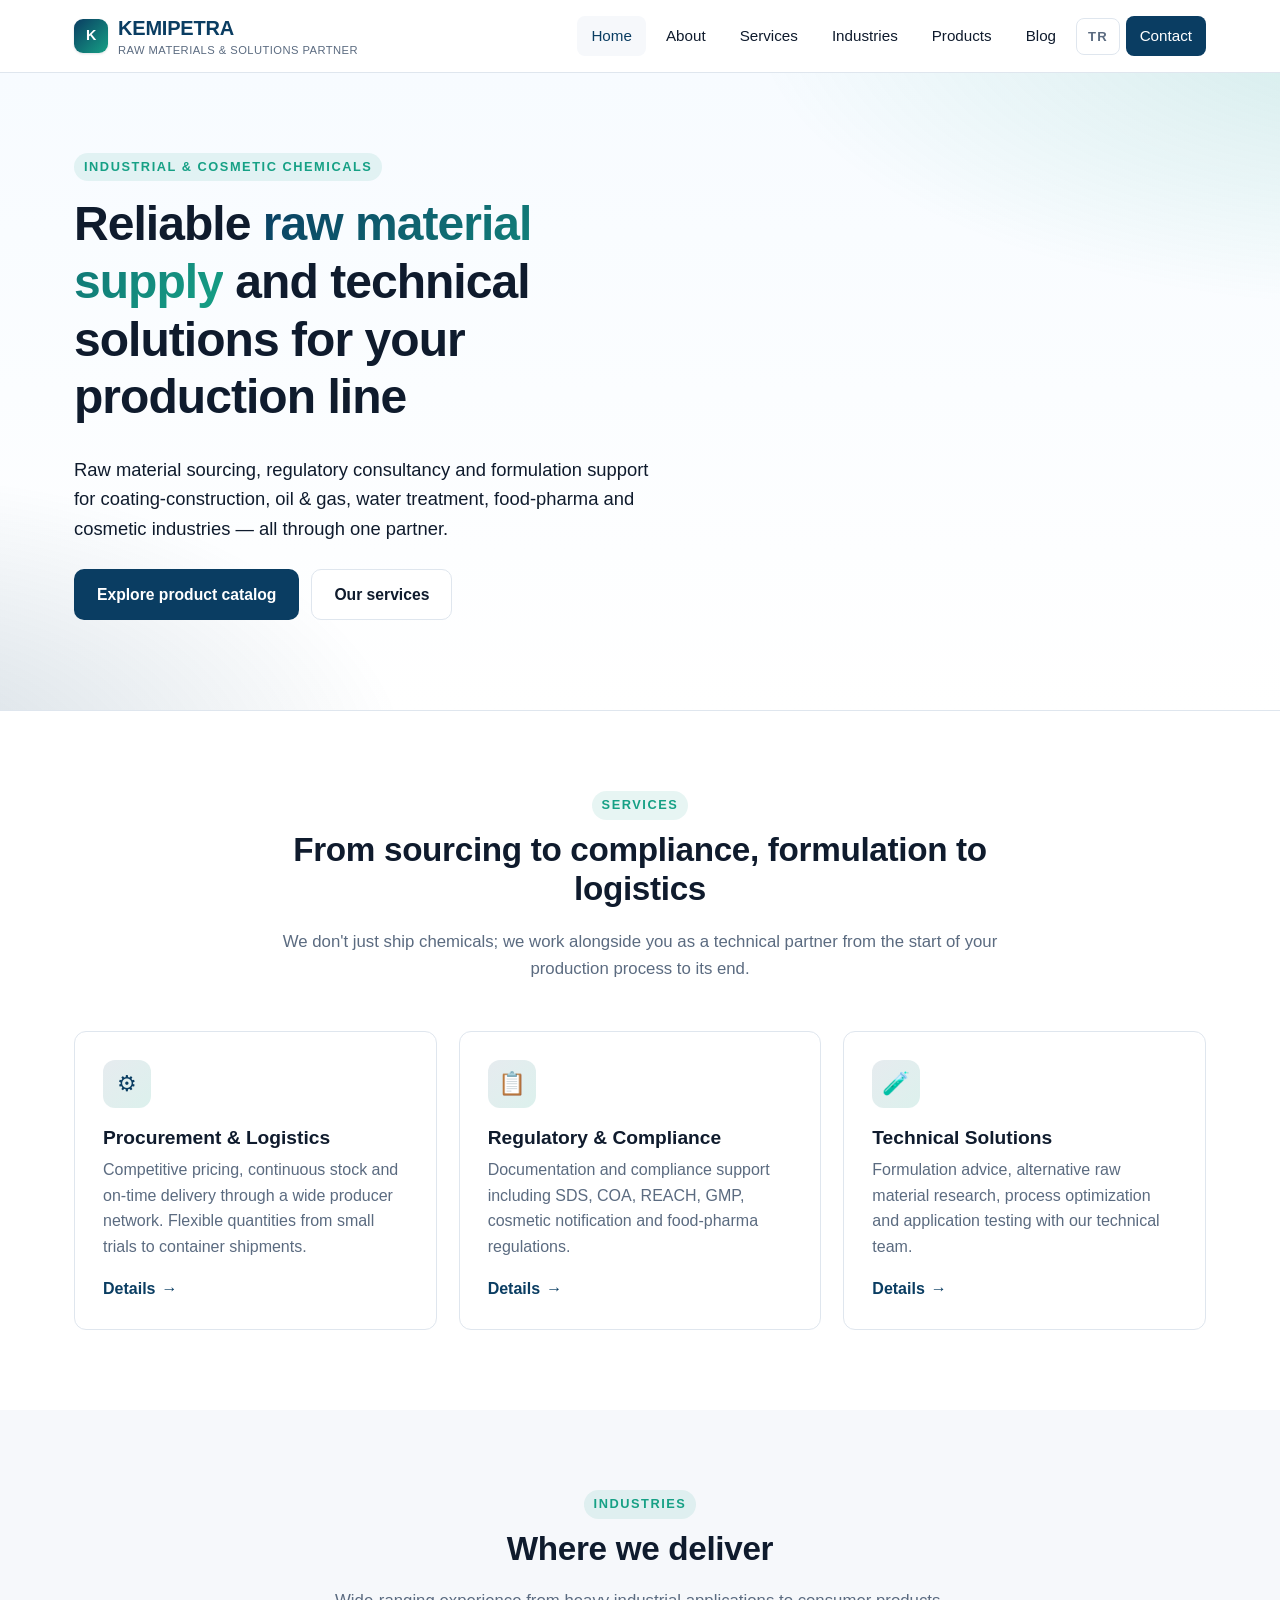
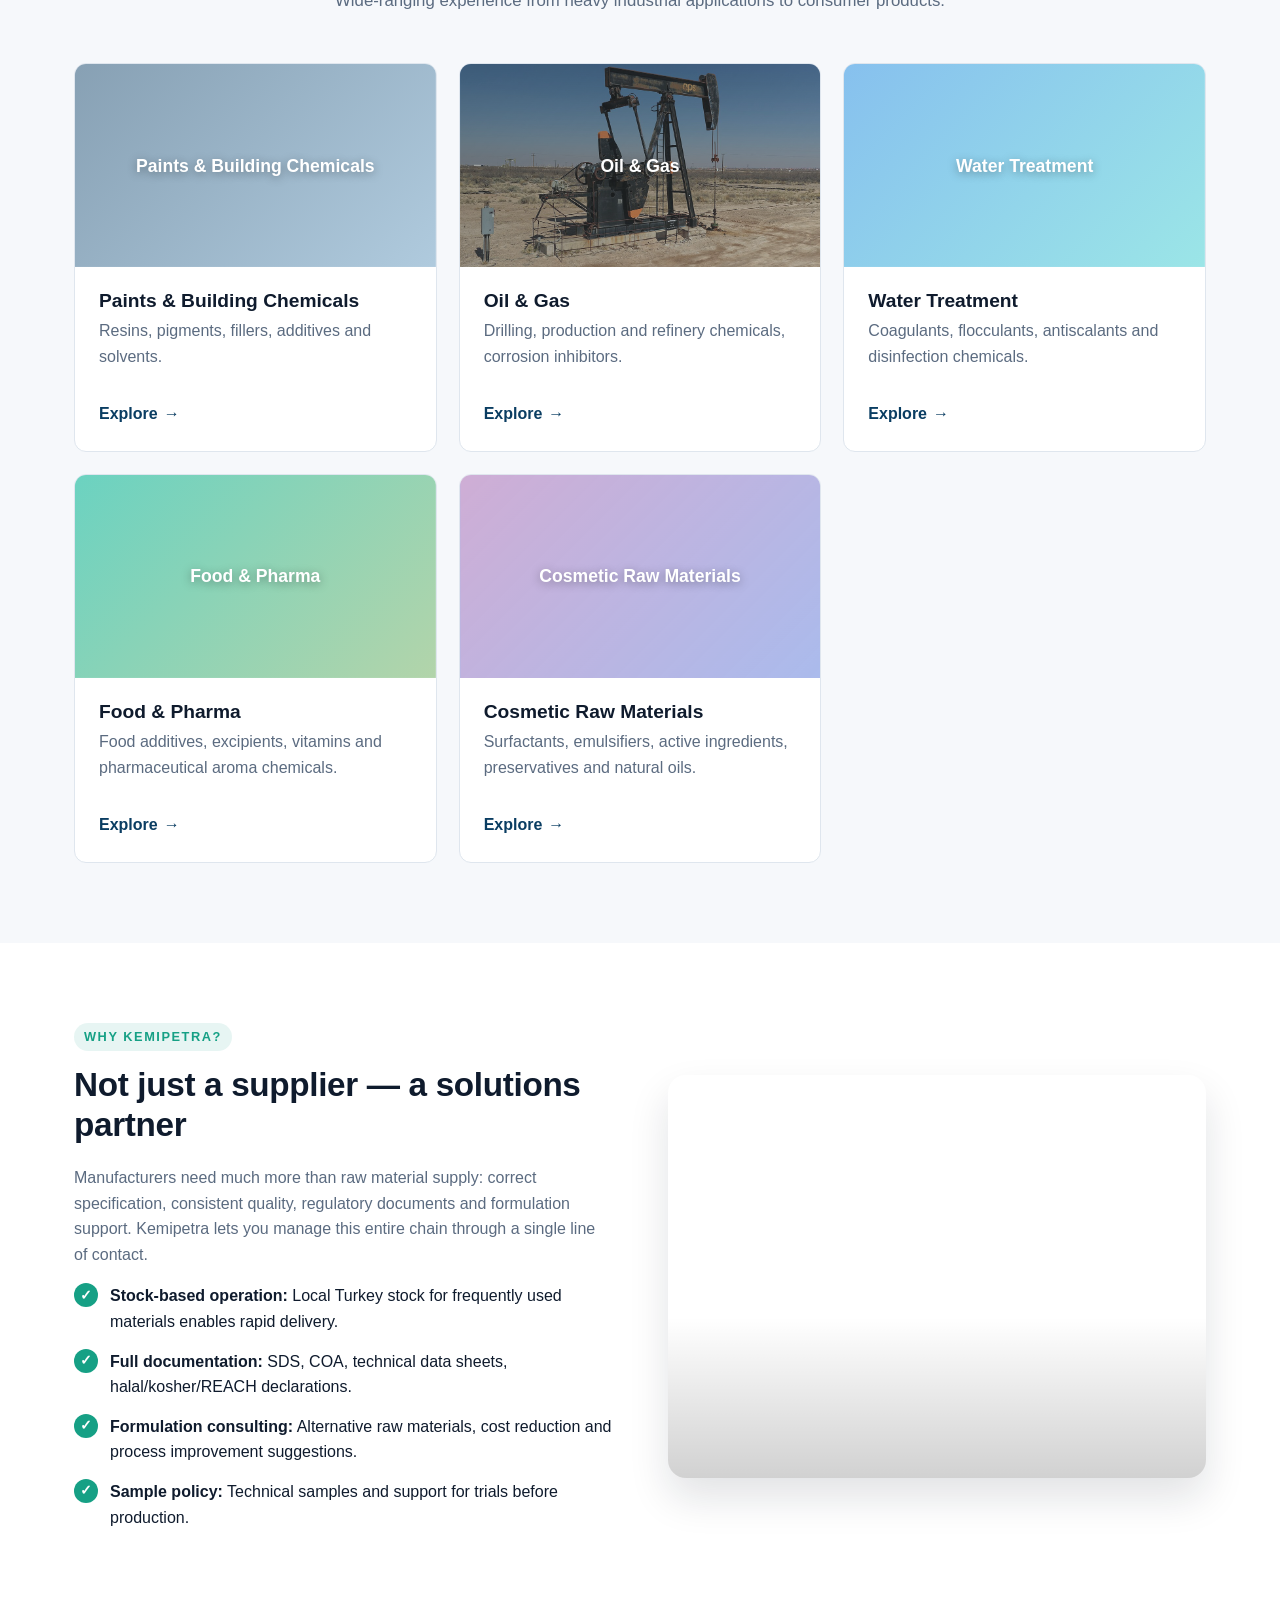
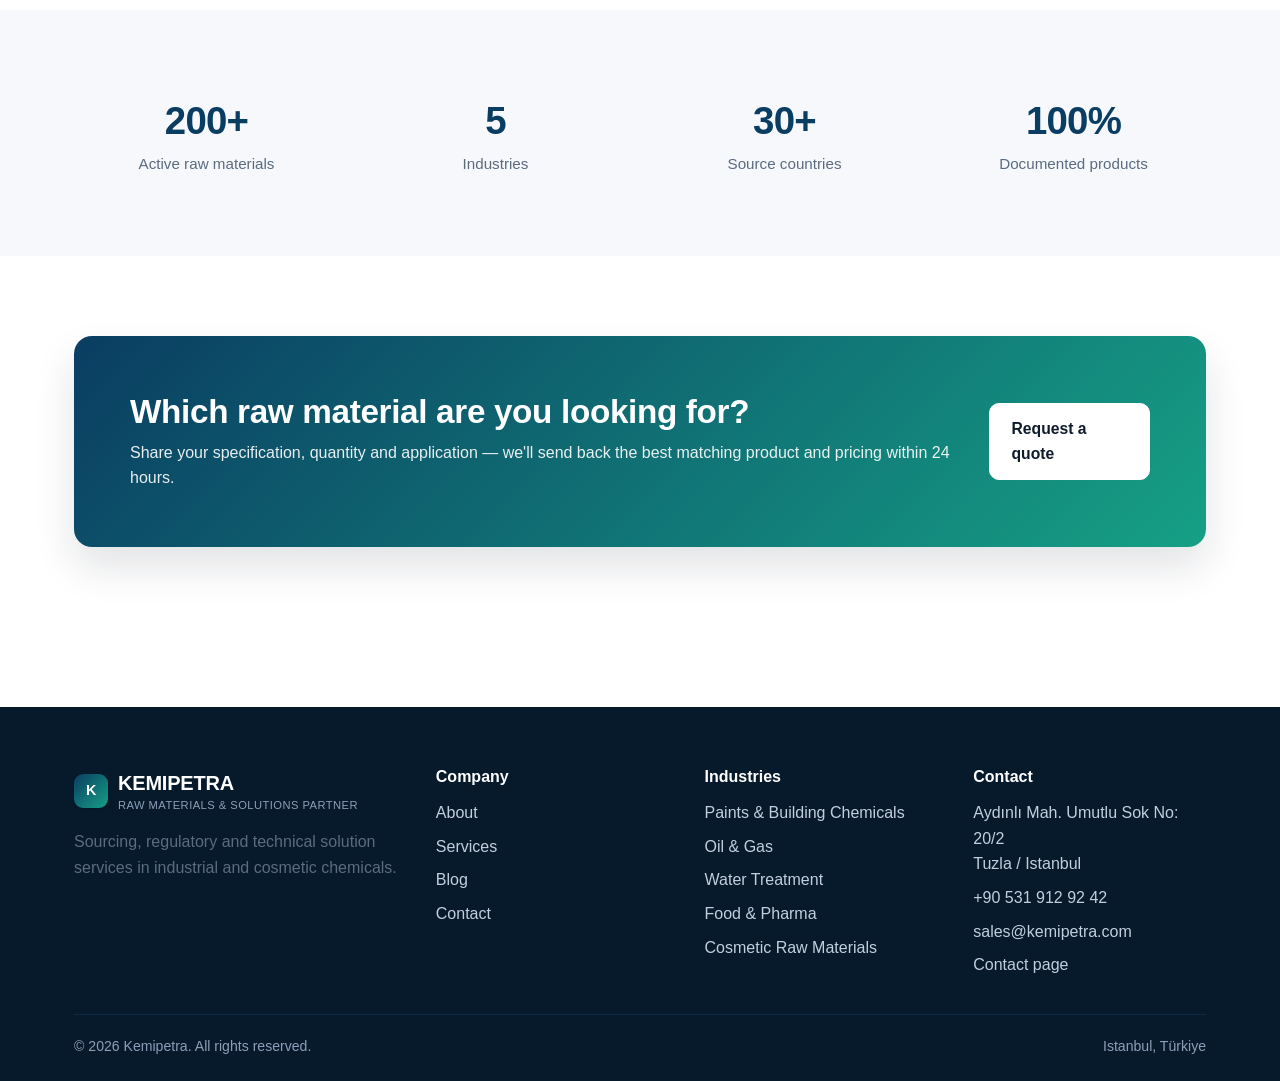
==== en/index.html @ a4508930 "Initial commit: Kemipetra static site (TR + EN)" ====
<!DOCTYPE html>
<html lang="en">
<head>
  <meta charset="UTF-8" />
  <meta name="viewport" content="width=device-width, initial-scale=1" />
  <title>Kemipetra — Industrial &amp; Cosmetic Raw Materials</title>
  <meta name="description" content="Kemipetra supplies raw materials, regulatory consulting and technical solutions for coating, oil &amp; gas, water treatment, food-pharma and cosmetic industries." />
  <link rel="stylesheet" href="../assets/css/style.css" />
</head>
<body>

<header class="site-header">
  <div class="container nav">
    <a href="index.html" class="brand">
      <span class="brand-mark">K</span>
      <span>KEMIPETRA<small>Raw materials &amp; solutions partner</small></span>
    </a>
    <button class="nav-toggle" aria-label="Toggle menu" aria-expanded="false"><span></span></button>
    <ul class="nav-links">
      <li><a href="index.html" class="active">Home</a></li>
      <li><a href="about.html">About</a></li>
      <li><a href="services.html">Services</a></li>
      <li><a href="industries.html">Industries</a></li>
      <li><a href="products.html">Products</a></li>
      <li><a href="blog.html">Blog</a></li>
      <li class="nav-lang"><a href="../index.html" aria-label="Türkçe">TR</a></li>
      <li><a href="contact.html" class="nav-cta">Contact</a></li>
    </ul>
  </div>
</header>

<section class="hero">
  <div class="container hero-grid">
    <div>
      <span class="eyebrow">Industrial &amp; Cosmetic Chemicals</span>
      <h1>Reliable <strong>raw material supply</strong> and technical solutions for your production line</h1>
      <p class="lead">Raw material sourcing, regulatory consultancy and formulation support for coating-construction, oil &amp; gas, water treatment, food-pharma and cosmetic industries — all through one partner.</p>
      <div class="hero-cta">
        <a href="products.html" class="btn btn-primary">Explore product catalog</a>
        <a href="services.html" class="btn btn-outline">Our services</a>
      </div>
    </div>
    <div class="hero-visual" aria-hidden="true">
      <div class="badges">
        <div class="badge"><div class="num">5</div><div class="lbl">Industries</div></div>
        <div class="badge"><div class="num">200+</div><div class="lbl">Raw materials</div></div>
        <div class="badge"><div class="num">30+</div><div class="lbl">Source countries</div></div>
        <div class="badge"><div class="num">24/7</div><div class="lbl">Technical support</div></div>
      </div>
    </div>
  </div>
</section>

<section class="section">
  <div class="container">
    <div class="section-head">
      <span class="eyebrow">Services</span>
      <h2>From sourcing to compliance, formulation to logistics</h2>
      <p>We don't just ship chemicals; we work alongside you as a technical partner from the start of your production process to its end.</p>
    </div>
    <div class="grid cols-3">
      <article class="card">
        <div class="icon">⚙</div>
        <h3>Procurement &amp; Logistics</h3>
        <p>Competitive pricing, continuous stock and on-time delivery through a wide producer network. Flexible quantities from small trials to container shipments.</p>
        <a class="card-link" href="services.html#procurement">Details</a>
      </article>
      <article class="card">
        <div class="icon">📋</div>
        <h3>Regulatory &amp; Compliance</h3>
        <p>Documentation and compliance support including SDS, COA, REACH, GMP, cosmetic notification and food-pharma regulations.</p>
        <a class="card-link" href="services.html#regulatory">Details</a>
      </article>
      <article class="card">
        <div class="icon">🧪</div>
        <h3>Technical Solutions</h3>
        <p>Formulation advice, alternative raw material research, process optimization and application testing with our technical team.</p>
        <a class="card-link" href="services.html#technical">Details</a>
      </article>
    </div>
  </div>
</section>

<section class="section alt">
  <div class="container">
    <div class="section-head">
      <span class="eyebrow">Industries</span>
      <h2>Where we deliver</h2>
      <p>Wide-ranging experience from heavy industrial applications to consumer products.</p>
    </div>
    <div class="grid cols-3">
      <article class="tile">
        <div class="tile-banner coating">Paints &amp; Building Chemicals</div>
        <div class="tile-body">
          <h3>Paints &amp; Building Chemicals</h3>
          <p>Resins, pigments, fillers, additives and solvents.</p>
          <a class="card-link" href="industries.html#coating">Explore</a>
        </div>
      </article>
      <article class="tile">
        <div class="tile-banner oil">Oil &amp; Gas</div>
        <div class="tile-body">
          <h3>Oil &amp; Gas</h3>
          <p>Drilling, production and refinery chemicals, corrosion inhibitors.</p>
          <a class="card-link" href="industries.html#oil-gas">Explore</a>
        </div>
      </article>
      <article class="tile">
        <div class="tile-banner water">Water Treatment</div>
        <div class="tile-body">
          <h3>Water Treatment</h3>
          <p>Coagulants, flocculants, antiscalants and disinfection chemicals.</p>
          <a class="card-link" href="industries.html#water">Explore</a>
        </div>
      </article>
      <article class="tile">
        <div class="tile-banner food">Food &amp; Pharma</div>
        <div class="tile-body">
          <h3>Food &amp; Pharma</h3>
          <p>Food additives, excipients, vitamins and pharmaceutical aroma chemicals.</p>
          <a class="card-link" href="industries.html#food-pharma">Explore</a>
        </div>
      </article>
      <article class="tile">
        <div class="tile-banner cosmetic">Cosmetic Raw Materials</div>
        <div class="tile-body">
          <h3>Cosmetic Raw Materials</h3>
          <p>Surfactants, emulsifiers, active ingredients, preservatives and natural oils.</p>
          <a class="card-link" href="industries.html#cosmetic">Explore</a>
        </div>
      </article>
    </div>
  </div>
</section>

<section class="section">
  <div class="container two-col">
    <div>
      <span class="eyebrow">Why Kemipetra?</span>
      <h2>Not just a supplier — a solutions partner</h2>
      <p>Manufacturers need much more than raw material supply: correct specification, consistent quality, regulatory documents and formulation support. Kemipetra lets you manage this entire chain through a single line of contact.</p>
      <ul class="feature-list">
        <li><span class="check">✓</span><div><strong>Stock-based operation:</strong> Local Turkey stock for frequently used materials enables rapid delivery.</div></li>
        <li><span class="check">✓</span><div><strong>Full documentation:</strong> SDS, COA, technical data sheets, halal/kosher/REACH declarations.</div></li>
        <li><span class="check">✓</span><div><strong>Formulation consulting:</strong> Alternative raw materials, cost reduction and process improvement suggestions.</div></li>
        <li><span class="check">✓</span><div><strong>Sample policy:</strong> Technical samples and support for trials before production.</div></li>
      </ul>
    </div>
    <div class="image-block lab" aria-hidden="true"></div>
  </div>
</section>

<section class="section alt">
  <div class="container">
    <div class="stats">
      <div class="stat"><div class="num">200+</div><div class="lbl">Active raw materials</div></div>
      <div class="stat"><div class="num">5</div><div class="lbl">Industries</div></div>
      <div class="stat"><div class="num">30+</div><div class="lbl">Source countries</div></div>
      <div class="stat"><div class="num">100%</div><div class="lbl">Documented products</div></div>
    </div>
  </div>
</section>

<section class="section">
  <div class="container">
    <div class="cta-banner">
      <div>
        <h2>Which raw material are you looking for?</h2>
        <p>Share your specification, quantity and application — we'll send back the best matching product and pricing within 24 hours.</p>
      </div>
      <a href="contact.html" class="btn btn-outline">Request a quote</a>
    </div>
  </div>
</section>

<footer class="site-footer">
  <div class="container">
    <div class="footer-grid">
      <div>
        <div class="brand" style="color:#fff">
          <span class="brand-mark">K</span>
          <span style="color:#fff">KEMIPETRA<small style="color:#8aa0b8">Raw materials &amp; solutions partner</small></span>
        </div>
        <p style="margin-top:14px">Sourcing, regulatory and technical solution services in industrial and cosmetic chemicals.</p>
      </div>
      <div>
        <h4>Company</h4>
        <ul>
          <li><a href="about.html">About</a></li>
          <li><a href="services.html">Services</a></li>
          <li><a href="blog.html">Blog</a></li>
          <li><a href="contact.html">Contact</a></li>
        </ul>
      </div>
      <div>
        <h4>Industries</h4>
        <ul>
          <li><a href="industries.html#coating">Paints &amp; Building Chemicals</a></li>
          <li><a href="industries.html#oil-gas">Oil &amp; Gas</a></li>
          <li><a href="industries.html#water">Water Treatment</a></li>
          <li><a href="industries.html#food-pharma">Food &amp; Pharma</a></li>
          <li><a href="industries.html#cosmetic">Cosmetic Raw Materials</a></li>
        </ul>
      </div>
      <div>
        <h4>Contact</h4>
        <ul>
          <li>Aydınlı Mah. Umutlu Sok No: 20/2<br/>Tuzla / Istanbul</li>
          <li><a href="tel:+905319129242">+90 531 912 92 42</a></li>
          <li><a href="mailto:sales@kemipetra.com">sales@kemipetra.com</a></li>
          <li><a href="contact.html">Contact page</a></li>
        </ul>
      </div>
    </div>
    <div class="footer-bottom">
      <span>&copy; <span id="year">2026</span> Kemipetra. All rights reserved.</span>
      <span>Istanbul, Türkiye</span>
    </div>
  </div>
</footer>

<script src="../assets/js/main.js"></script>
</body>
</html>
---- assets/css/style.css ----
/* === Kemipetra static site === */

:root {
  --color-bg: #ffffff;
  --color-surface: #f6f8fb;
  --color-surface-2: #eef2f7;
  --color-text: #0f1b2d;
  --color-muted: #5b6b80;
  --color-border: #dfe6ee;
  --color-primary: #0a3d62;
  --color-primary-dark: #062a44;
  --color-accent: #16a085;
  --color-accent-dark: #0e7a64;
  --shadow-sm: 0 1px 2px rgba(15, 27, 45, .06), 0 1px 3px rgba(15, 27, 45, .08);
  --shadow-md: 0 6px 16px rgba(15, 27, 45, .08);
  --shadow-lg: 0 20px 40px rgba(15, 27, 45, .12);
  --radius-sm: 6px;
  --radius-md: 12px;
  --radius-lg: 18px;
  --container: 1180px;
  --header-h: 72px;
  --font-sans: -apple-system, BlinkMacSystemFont, "Segoe UI", Roboto, "Helvetica Neue", Arial, sans-serif;
}

* { box-sizing: border-box; }

html { scroll-behavior: smooth; }

body {
  margin: 0;
  font-family: var(--font-sans);
  color: var(--color-text);
  background: var(--color-bg);
  line-height: 1.6;
  -webkit-font-smoothing: antialiased;
}

img { max-width: 100%; display: block; }

a { color: var(--color-primary); text-decoration: none; transition: color .2s; }
a:hover { color: var(--color-accent); }

h1, h2, h3, h4 { font-weight: 700; line-height: 1.2; margin: 0 0 .6em; color: var(--color-text); }
h1 { font-size: clamp(2rem, 4vw, 3rem); letter-spacing: -0.02em; }
h2 { font-size: clamp(1.5rem, 2.6vw, 2.1rem); letter-spacing: -0.01em; }
h3 { font-size: 1.2rem; }
p { margin: 0 0 1em; color: var(--color-muted); }
p.lead { font-size: 1.15rem; color: var(--color-text); }

.container {
  max-width: var(--container);
  margin: 0 auto;
  padding: 0 24px;
}

/* === Header === */
.site-header {
  position: sticky; top: 0; z-index: 50;
  background: rgba(255,255,255,.92);
  backdrop-filter: saturate(180%) blur(10px);
  border-bottom: 1px solid var(--color-border);
}
.nav {
  height: var(--header-h);
  display: flex; align-items: center; justify-content: space-between; gap: 24px;
}
.brand { display: flex; align-items: center; gap: 10px; font-weight: 800; font-size: 1.25rem; color: var(--color-primary); letter-spacing: -0.01em; }
.brand-mark {
  width: 34px; height: 34px; border-radius: 9px;
  background: linear-gradient(135deg, var(--color-primary), var(--color-accent));
  display: grid; place-items: center; color: #fff; font-weight: 800; font-size: .9rem;
  box-shadow: var(--shadow-sm);
}
.brand small { display: block; font-size: .7rem; font-weight: 500; color: var(--color-muted); margin-top: -2px; letter-spacing: .04em; text-transform: uppercase; }

.nav-links { display: flex; gap: 6px; align-items: center; list-style: none; padding: 0; margin: 0; }
.nav-links a {
  display: inline-block; padding: 8px 14px; border-radius: 8px;
  color: var(--color-text); font-weight: 500; font-size: .95rem;
}
.nav-links a:hover { background: var(--color-surface); color: var(--color-primary); }
.nav-links a.active { color: var(--color-primary); background: var(--color-surface); }

.nav-cta { padding: 9px 16px; background: var(--color-primary); color: #fff !important; border-radius: 8px; font-weight: 600; }
.nav-cta:hover { background: var(--color-accent) !important; color: #fff !important; }

.nav-lang a {
  font-weight: 700; font-size: .82rem; letter-spacing: .08em;
  padding: 7px 11px; border-radius: 8px;
  border: 1px solid var(--color-border); color: var(--color-muted);
}
.nav-lang a:hover, .nav-lang a.active {
  border-color: var(--color-primary); color: var(--color-primary); background: var(--color-surface);
}

.nav-toggle {
  display: none; background: none; border: 0; cursor: pointer;
  width: 40px; height: 40px; border-radius: 8px;
  align-items: center; justify-content: center;
}
.nav-toggle span { display: block; width: 22px; height: 2px; background: var(--color-text); position: relative; }
.nav-toggle span::before, .nav-toggle span::after {
  content: ""; position: absolute; left: 0; width: 22px; height: 2px; background: var(--color-text);
}
.nav-toggle span::before { top: -7px; }
.nav-toggle span::after  { top:  7px; }

@media (max-width: 880px) {
  .nav-toggle { display: inline-flex; }
  .nav-links {
    position: fixed; top: var(--header-h); left: 0; right: 0;
    flex-direction: column; align-items: stretch; gap: 4px;
    background: #fff; padding: 14px;
    border-bottom: 1px solid var(--color-border);
    transform: translateY(-110%); transition: transform .28s ease;
    box-shadow: var(--shadow-md);
  }
  .nav-links.is-open { transform: translateY(0); }
  .nav-links a { padding: 12px 14px; }
  .nav-cta { text-align: center; }
}

/* === Buttons === */
.btn {
  display: inline-flex; align-items: center; gap: 8px;
  padding: 12px 22px; font-weight: 600; font-size: .98rem;
  border-radius: 10px; border: 1px solid transparent; cursor: pointer;
  transition: transform .15s ease, background .2s, color .2s, border-color .2s;
}
.btn:hover { transform: translateY(-1px); }
.btn-primary { background: var(--color-primary); color: #fff !important; }
.btn-primary:hover { background: var(--color-primary-dark); }
.btn-accent { background: var(--color-accent); color: #fff !important; }
.btn-accent:hover { background: var(--color-accent-dark); }
.btn-outline { border-color: var(--color-border); color: var(--color-text) !important; background: #fff; }
.btn-outline:hover { border-color: var(--color-primary); color: var(--color-primary) !important; }

/* === Hero === */
.hero {
  position: relative; overflow: hidden;
  background:
    radial-gradient(1100px 500px at 110% -10%, rgba(22,160,133,.18), transparent 60%),
    radial-gradient(900px 500px at -10% 110%, rgba(10,61,98,.18), transparent 60%),
    linear-gradient(180deg, #f7fbff 0%, #ffffff 100%);
  padding: 80px 0 90px;
  border-bottom: 1px solid var(--color-border);
}
.hero-grid { display: grid; grid-template-columns: 1.1fr .9fr; gap: 56px; align-items: center; }
@media (max-width: 880px) { .hero-grid { grid-template-columns: 1fr; gap: 40px; } }

.eyebrow {
  display: inline-block; font-size: .8rem; letter-spacing: .12em; text-transform: uppercase;
  color: var(--color-accent); font-weight: 700; margin-bottom: 14px;
  padding: 4px 10px; background: rgba(22,160,133,.1); border-radius: 999px;
}
.hero h1 strong { background: linear-gradient(135deg, var(--color-primary), var(--color-accent)); -webkit-background-clip: text; background-clip: text; color: transparent; }
.hero-cta { display: flex; gap: 12px; flex-wrap: wrap; margin-top: 26px; }

.hero-visual {
  position: relative; aspect-ratio: 1 / 1; max-width: 460px; margin-left: auto;
  border-radius: 24px; overflow: hidden;
  background: linear-gradient(135deg, #0a3d62 0%, #16a085 100%);
  box-shadow: var(--shadow-lg);
}
.hero-visual::before {
  content: ""; position: absolute; inset: 0;
  background:
    radial-gradient(circle at 30% 30%, rgba(255,255,255,.25), transparent 40%),
    radial-gradient(circle at 70% 70%, rgba(255,255,255,.15), transparent 40%);
}
.hero-visual .badges {
  position: absolute; inset: 0; display: grid; grid-template-columns: 1fr 1fr; gap: 14px; padding: 30px;
}
.hero-visual .badge {
  background: rgba(255,255,255,.14); backdrop-filter: blur(8px);
  border: 1px solid rgba(255,255,255,.28); border-radius: 14px;
  padding: 18px; color: #fff; display: flex; flex-direction: column; justify-content: space-between;
}
.hero-visual .badge .num { font-size: 1.6rem; font-weight: 800; }
.hero-visual .badge .lbl { font-size: .85rem; opacity: .9; }

/* === Sections === */
.section { padding: 80px 0; }
.section.alt { background: var(--color-surface); }
.section-head { max-width: 720px; margin: 0 auto 48px; text-align: center; }
.section-head .eyebrow { margin-bottom: 10px; }
.section-head p { font-size: 1.05rem; }

/* === Cards === */
.grid { display: grid; gap: 22px; }
.grid.cols-2 { grid-template-columns: repeat(2, 1fr); }
.grid.cols-3 { grid-template-columns: repeat(3, 1fr); }
.grid.cols-4 { grid-template-columns: repeat(4, 1fr); }
@media (max-width: 880px) {
  .grid.cols-2, .grid.cols-3, .grid.cols-4 { grid-template-columns: 1fr; }
}
@media (min-width: 580px) and (max-width: 880px) {
  .grid.cols-3, .grid.cols-4 { grid-template-columns: repeat(2, 1fr); }
}

.card {
  background: #fff; border: 1px solid var(--color-border); border-radius: var(--radius-md);
  padding: 28px; transition: transform .2s ease, box-shadow .2s ease, border-color .2s ease;
  display: flex; flex-direction: column;
}
.card:hover { transform: translateY(-3px); box-shadow: var(--shadow-md); border-color: transparent; }
.card .icon {
  width: 48px; height: 48px; border-radius: 12px;
  background: linear-gradient(135deg, rgba(10,61,98,.1), rgba(22,160,133,.15));
  color: var(--color-primary); display: grid; place-items: center; font-size: 1.4rem; margin-bottom: 18px;
}
.card h3 { margin-bottom: 8px; }
.card p { margin-bottom: 0; }

.card-link {
  margin-top: 16px; align-self: flex-start;
  font-weight: 600; color: var(--color-primary); display: inline-flex; align-items: center; gap: 6px;
}
.card-link::after { content: "→"; transition: transform .2s; }
.card-link:hover::after { transform: translateX(3px); }

/* === Feature list === */
.feature-list { list-style: none; padding: 0; margin: 0; display: grid; gap: 14px; }
.feature-list li { display: flex; gap: 12px; align-items: flex-start; }
.feature-list .check {
  flex: none; width: 24px; height: 24px; border-radius: 50%;
  background: var(--color-accent); color: #fff; display: grid; place-items: center; font-size: .85rem; font-weight: 700;
}

/* === Sector / industry tile === */
.tile {
  position: relative; overflow: hidden; border-radius: var(--radius-md);
  background: #fff; border: 1px solid var(--color-border);
  display: flex; flex-direction: column;
}
.tile-banner {
  aspect-ratio: 16 / 9; display: grid; place-items: center;
  color: #fff; font-weight: 800; font-size: 1.1rem;
  background-color: var(--color-surface-2); background-size: cover; background-position: center;
  text-shadow: 0 2px 10px rgba(0,0,0,.35); padding: 12px;
}
.tile-banner.coating  { background-image: linear-gradient(135deg, rgba(10,61,98,.45), rgba(31,111,163,.3)),  url('https://images.unsplash.com/photo-1582719471384-894fbb16e074?auto=format&fit=crop&w=900&q=70'); }
.tile-banner.oil      { background-image: linear-gradient(135deg, rgba(45,52,54,.45), rgba(99,110,114,.3)),  url('../img/oil-well.jpg'); }
.tile-banner.water    { background-image: linear-gradient(135deg, rgba(9,132,227,.45), rgba(0,206,201,.35)),  url('https://images.unsplash.com/photo-1437482078695-73f5ca6c96e2?auto=format&fit=crop&w=900&q=70'); }
.tile-banner.food     { background-image: linear-gradient(135deg, rgba(0,184,148,.55), rgba(106,176,76,.45)), url('https://images.unsplash.com/photo-1576091160399-112ba8d25d1d?auto=format&fit=crop&w=900&q=70'); }
.tile-banner.cosmetic { background-image: linear-gradient(135deg, rgba(176,106,179,.5), rgba(69,104,220,.4)), url('https://images.unsplash.com/photo-1556228720-195a672e8a03?auto=format&fit=crop&w=900&q=70'); }
.tile-body { padding: 22px 24px 24px; }
.tile-body h3 { margin-bottom: 6px; }

/* === Two column block === */
.two-col { display: grid; grid-template-columns: 1fr 1fr; gap: 56px; align-items: center; }
@media (max-width: 880px) { .two-col { grid-template-columns: 1fr; gap: 36px; } }

.image-block {
  border-radius: var(--radius-lg); overflow: hidden;
  background: linear-gradient(135deg, #0a3d62, #16a085);
  background-size: cover; background-position: center;
  aspect-ratio: 4 / 3; box-shadow: var(--shadow-lg);
  position: relative;
}
.image-block::after {
  content: ""; position: absolute; inset: 0;
  background:
    radial-gradient(circle at 20% 20%, rgba(255,255,255,.3), transparent 45%),
    radial-gradient(circle at 80% 80%, rgba(255,255,255,.18), transparent 45%);
}
.image-block.lab        { background-image: url('https://images.unsplash.com/photo-1532187863486-abf9dbad1b69?auto=format&fit=crop&w=1100&q=70'); }
.image-block.warehouse  { background-image: url('https://images.unsplash.com/photo-1586528116311-ad8dd3c8310d?auto=format&fit=crop&w=1100&q=70'); }
.image-block.docs       { background-image: url('https://images.unsplash.com/photo-1450101499163-c8848c66ca85?auto=format&fit=crop&w=1100&q=70'); }
.image-block.testing    { background-image: url('https://images.unsplash.com/photo-1579165466949-3180a3d056d5?auto=format&fit=crop&w=1100&q=70'); }
.image-block.team       { background-image: url('../img/chem-plant.jpg'); }
.image-block.office     { background-image: url('https://images.unsplash.com/photo-1497366754035-f200968a6e72?auto=format&fit=crop&w=1100&q=70'); }
.image-block.coating-img  { background-image: url('https://images.unsplash.com/photo-1582719471384-894fbb16e074?auto=format&fit=crop&w=1100&q=70'); }
.image-block.oil-img      { background-image: url('../img/oil-well.jpg'); }
.image-block.water-img    { background-image: url('https://images.unsplash.com/photo-1437482078695-73f5ca6c96e2?auto=format&fit=crop&w=1100&q=70'); }
.image-block.food-img     { background-image: url('https://images.unsplash.com/photo-1576091160399-112ba8d25d1d?auto=format&fit=crop&w=1100&q=70'); }
.image-block.cosmetic-img { background-image: url('https://images.unsplash.com/photo-1571781926291-c477ebfd024b?auto=format&fit=crop&w=1100&q=70'); }
.image-block[class*="-img"]::after,
.image-block.lab::after, .image-block.warehouse::after, .image-block.docs::after,
.image-block.testing::after, .image-block.team::after, .image-block.office::after {
  background: linear-gradient(180deg, transparent 60%, rgba(0,0,0,.18));
}

/* === Stats === */
.stats { display: grid; grid-template-columns: repeat(4, 1fr); gap: 24px; text-align: center; }
@media (max-width: 880px) { .stats { grid-template-columns: repeat(2, 1fr); } }
.stat .num { font-size: 2.4rem; font-weight: 800; color: var(--color-primary); letter-spacing: -0.02em; }
.stat .lbl { color: var(--color-muted); font-size: .95rem; }

/* === CTA banner === */
.cta-banner {
  border-radius: var(--radius-lg); padding: 56px;
  background: linear-gradient(135deg, var(--color-primary), var(--color-accent));
  color: #fff; display: flex; align-items: center; justify-content: space-between; gap: 36px;
  box-shadow: var(--shadow-lg);
}
.cta-banner h2 { color: #fff; margin: 0; }
.cta-banner p { color: rgba(255,255,255,.9); margin: 8px 0 0; }
.cta-banner .btn-outline { background: #fff; border-color: #fff; }
@media (max-width: 880px) { .cta-banner { flex-direction: column; align-items: flex-start; padding: 36px; } }

/* === Page hero (sub pages) === */
.page-hero {
  padding: 90px 0 60px;
  background: linear-gradient(180deg, #f5f9fd 0%, #ffffff 100%);
  border-bottom: 1px solid var(--color-border);
}
.page-hero h1 { margin-bottom: 12px; }
.page-hero p { font-size: 1.1rem; max-width: 720px; }

/* === Blog cards === */
.blog-card {
  background: #fff; border: 1px solid var(--color-border); border-radius: var(--radius-md);
  overflow: hidden; display: flex; flex-direction: column;
  transition: transform .2s ease, box-shadow .2s ease;
}
.blog-card:hover { transform: translateY(-3px); box-shadow: var(--shadow-md); }
.blog-cover { aspect-ratio: 16 / 9; background-size: cover; background-position: center; }
.blog-cover.c1 { background-image: linear-gradient(135deg, rgba(69,104,220,.35), rgba(176,106,179,.35)), url('https://images.unsplash.com/photo-1571781926291-c477ebfd024b?auto=format&fit=crop&w=900&q=70'); }
.blog-cover.c2 { background-image: linear-gradient(135deg, rgba(10,61,98,.4), rgba(22,160,133,.35)),    url('https://images.unsplash.com/photo-1437482078695-73f5ca6c96e2?auto=format&fit=crop&w=900&q=70'); }
.blog-cover.c3 { background-image: linear-gradient(135deg, rgba(0,184,148,.4), rgba(9,132,227,.35)),    url('https://images.unsplash.com/photo-1450101499163-c8848c66ca85?auto=format&fit=crop&w=900&q=70'); }
.blog-cover.c4 { background-image: linear-gradient(135deg, rgba(211,84,0,.3), rgba(243,156,18,.25)),    url('https://images.unsplash.com/photo-1582719471384-894fbb16e074?auto=format&fit=crop&w=900&q=70'); }
.blog-body { padding: 22px 24px 24px; display: flex; flex-direction: column; gap: 8px; flex: 1; }
.blog-meta { font-size: .82rem; color: var(--color-muted); display: flex; gap: 10px; }
.blog-meta .tag { background: var(--color-surface); padding: 2px 10px; border-radius: 999px; color: var(--color-primary); font-weight: 600; }
.blog-card h3 { margin: 0 0 4px; font-size: 1.15rem; }
.blog-card p { margin: 0; }
.blog-card .card-link { margin-top: auto; }

/* === Tables / lists for products === */
.product-group { margin-bottom: 48px; }
.product-group > h3 {
  display: flex; align-items: center; gap: 12px; font-size: 1.25rem;
  padding-bottom: 12px; margin-bottom: 18px; border-bottom: 2px solid var(--color-surface-2);
}
.product-group > h3 .pill {
  font-size: .7rem; padding: 3px 10px; border-radius: 999px;
  background: var(--color-surface); color: var(--color-primary); font-weight: 600; letter-spacing: .04em; text-transform: uppercase;
}
.chips { display: flex; flex-wrap: wrap; gap: 10px; }
.chip {
  padding: 8px 14px; background: #fff; border: 1px solid var(--color-border); border-radius: 999px;
  font-size: .9rem; color: var(--color-text); transition: all .15s;
}
.chip:hover { border-color: var(--color-primary); color: var(--color-primary); background: var(--color-surface); }

/* === Footer === */
.site-footer { background: #061a2b; color: #c2cfe0; padding: 60px 0 24px; margin-top: 80px; }
.site-footer a { color: #c2cfe0; }
.site-footer a:hover { color: #fff; }
.footer-grid { display: grid; grid-template-columns: 1.4fr 1fr 1fr 1fr; gap: 36px; margin-bottom: 36px; }
@media (max-width: 880px) { .footer-grid { grid-template-columns: 1fr 1fr; gap: 32px; } }
@media (max-width: 580px) { .footer-grid { grid-template-columns: 1fr; } }
.footer-grid h4 { color: #fff; font-size: 1rem; margin-bottom: 14px; }
.footer-grid ul { list-style: none; padding: 0; margin: 0; display: grid; gap: 8px; }
.footer-bottom {
  border-top: 1px solid #0f2a44; padding-top: 20px;
  display: flex; justify-content: space-between; align-items: center; flex-wrap: wrap; gap: 12px;
  font-size: .88rem; color: #8aa0b8;
}

/* === Notice / placeholder banner === */
.notice {
  background: #fff8e1; border: 1px solid #ffe082; color: #6d4c00;
  padding: 18px 22px; border-radius: var(--radius-md);
  display: flex; gap: 12px; align-items: flex-start;
}
.notice strong { color: #5d3f00; }
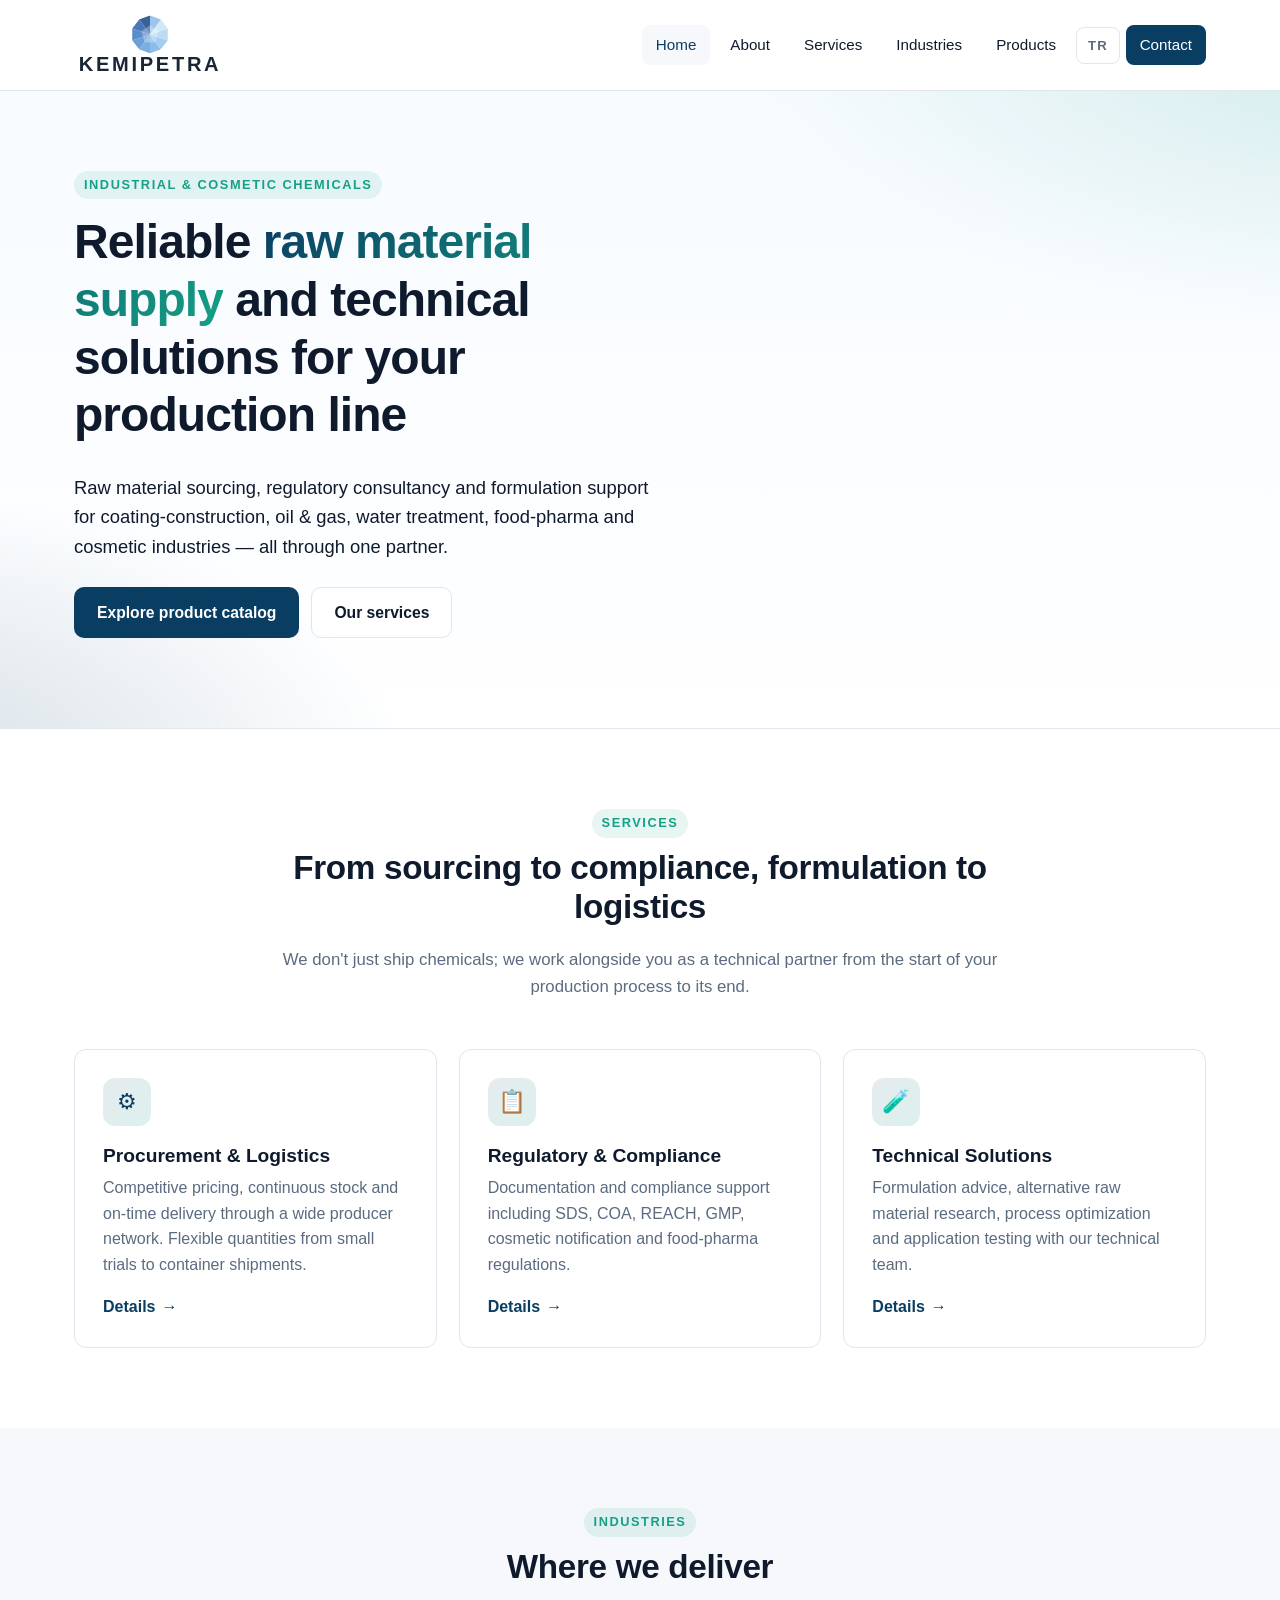
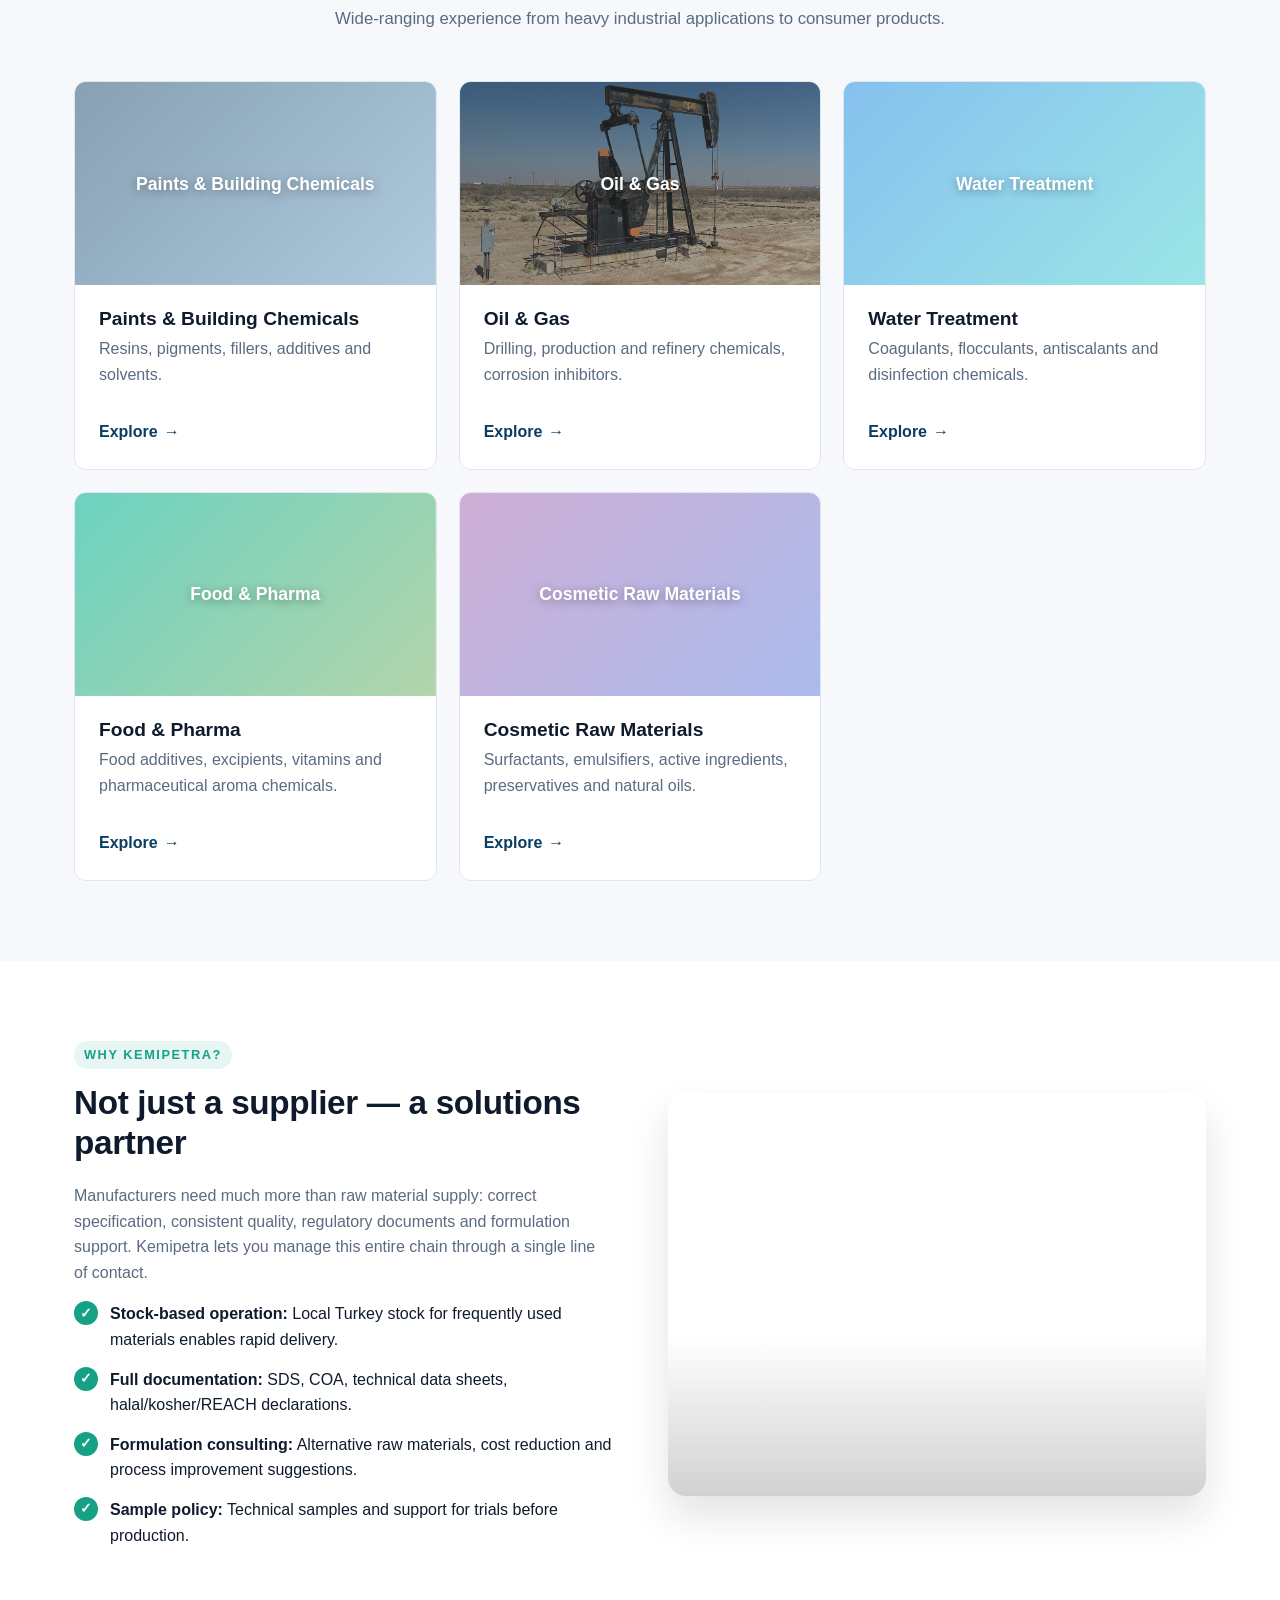
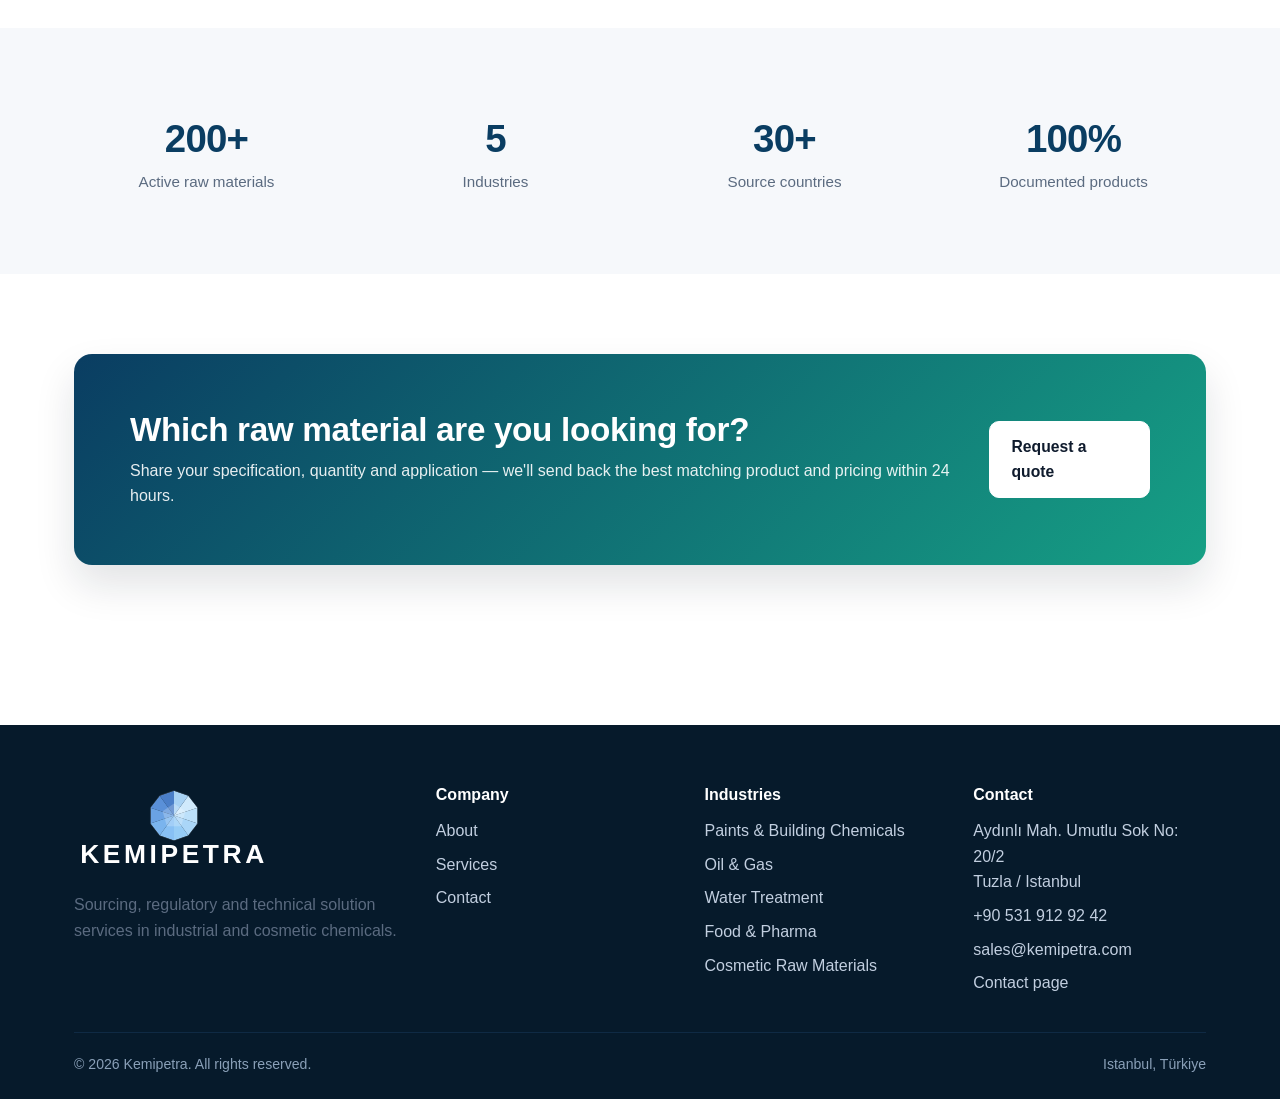
==== commit c66ba298: "Redesign product list as catalog table, add SVG logo, simplify site - Products page (TR + EN): chips" ====
--- a/en/index.html
+++ b/en/index.html
@@ -3,17 +3,46 @@
 <head>
   <meta charset="UTF-8" />
   <meta name="viewport" content="width=device-width, initial-scale=1" />
+  <link rel="canonical" href="https://kemipetra.com/en/" />
   <title>Kemipetra — Industrial &amp; Cosmetic Raw Materials</title>
   <meta name="description" content="Kemipetra supplies raw materials, regulatory consulting and technical solutions for coating, oil &amp; gas, water treatment, food-pharma and cosmetic industries." />
   <link rel="stylesheet" href="../assets/css/style.css" />
+  <script type="application/ld+json">
+  {
+    "@context": "https://schema.org",
+    "@type": ["Organization", "LocalBusiness"],
+    "name": "Kemipetra",
+    "url": "https://kemipetra.com",
+    "description": "Raw material sourcing, regulatory consulting and technical solutions for industrial and cosmetic chemical industries. Serving paints, oil & gas, water treatment, food-pharma and cosmetics sectors with 200+ materials from 30+ countries.",
+    "address": {
+      "@type": "PostalAddress",
+      "streetAddress": "Aydınlı Mah. Umutlu Sok No: 20/2",
+      "addressLocality": "Tuzla",
+      "addressRegion": "İstanbul",
+      "addressCountry": "TR"
+    },
+    "telephone": "+905319129242",
+    "email": "sales@kemipetra.com",
+    "areaServed": ["TR", "EU"],
+    "knowsAbout": [
+      "raw material sourcing",
+      "REACH compliance",
+      "cosmetic raw materials",
+      "water treatment chemicals",
+      "paint resins",
+      "oil gas chemicals",
+      "food additives",
+      "regulatory consulting"
+    ]
+  }
+  </script>
 </head>
 <body>
 
 <header class="site-header">
   <div class="container nav">
     <a href="index.html" class="brand">
-      <span class="brand-mark">K</span>
-      <span>KEMIPETRA<small>Raw materials &amp; solutions partner</small></span>
+      <img src="../logo.svg" alt="Kemipetra" class="brand-logo" />
     </a>
     <button class="nav-toggle" aria-label="Toggle menu" aria-expanded="false"><span></span></button>
     <ul class="nav-links">
@@ -22,7 +51,6 @@
       <li><a href="services.html">Services</a></li>
       <li><a href="industries.html">Industries</a></li>
       <li><a href="products.html">Products</a></li>
-      <li><a href="blog.html">Blog</a></li>
       <li class="nav-lang"><a href="../index.html" aria-label="Türkçe">TR</a></li>
       <li><a href="contact.html" class="nav-cta">Contact</a></li>
     </ul>
@@ -177,18 +205,14 @@
   <div class="container">
     <div class="footer-grid">
       <div>
-        <div class="brand" style="color:#fff">
-          <span class="brand-mark">K</span>
-          <span style="color:#fff">KEMIPETRA<small style="color:#8aa0b8">Raw materials &amp; solutions partner</small></span>
-        </div>
-        <p style="margin-top:14px">Sourcing, regulatory and technical solution services in industrial and cosmetic chemicals.</p>
+        <a href="index.html"><img src="../logo-light.svg" alt="Kemipetra" class="footer-logo" /></a>
+        <p>Sourcing, regulatory and technical solution services in industrial and cosmetic chemicals.</p>
       </div>
       <div>
         <h4>Company</h4>
         <ul>
           <li><a href="about.html">About</a></li>
           <li><a href="services.html">Services</a></li>
-          <li><a href="blog.html">Blog</a></li>
           <li><a href="contact.html">Contact</a></li>
         </ul>
       </div>
--- a/assets/css/style.css
+++ b/assets/css/style.css
@@ -18,7 +18,7 @@
   --radius-md: 12px;
   --radius-lg: 18px;
   --container: 1180px;
-  --header-h: 72px;
+  --header-h: 90px;
   --font-sans: -apple-system, BlinkMacSystemFont, "Segoe UI", Roboto, "Helvetica Neue", Arial, sans-serif;
 }
 
@@ -64,14 +64,9 @@
   height: var(--header-h);
   display: flex; align-items: center; justify-content: space-between; gap: 24px;
 }
-.brand { display: flex; align-items: center; gap: 10px; font-weight: 800; font-size: 1.25rem; color: var(--color-primary); letter-spacing: -0.01em; }
-.brand-mark {
-  width: 34px; height: 34px; border-radius: 9px;
-  background: linear-gradient(135deg, var(--color-primary), var(--color-accent));
-  display: grid; place-items: center; color: #fff; font-weight: 800; font-size: .9rem;
-  box-shadow: var(--shadow-sm);
-}
-.brand small { display: block; font-size: .7rem; font-weight: 500; color: var(--color-muted); margin-top: -2px; letter-spacing: .04em; text-transform: uppercase; }
+.brand { display: flex; align-items: center; gap: 10px; }
+.brand-logo { height: 68px; width: auto; display: block; }
+@media (max-width: 880px) { .brand-logo { height: 50px; } }
 
 .nav-links { display: flex; gap: 6px; align-items: center; list-style: none; padding: 0; margin: 0; }
 .nav-links a {
@@ -106,7 +101,9 @@
 .nav-toggle span::after  { top:  7px; }
 
 @media (max-width: 880px) {
-  .nav-toggle { display: inline-flex; }
+  .nav-toggle { display: inline-flex; flex-shrink: 0; }
+  .brand { white-space: nowrap; }
+  .brand small { display: none; }
   .nav-links {
     position: fixed; top: var(--header-h); left: 0; right: 0;
     flex-direction: column; align-items: stretch; gap: 4px;
@@ -155,6 +152,9 @@
 }
 .hero h1 strong { background: linear-gradient(135deg, var(--color-primary), var(--color-accent)); -webkit-background-clip: text; background-clip: text; color: transparent; }
 .hero-cta { display: flex; gap: 12px; flex-wrap: wrap; margin-top: 26px; }
+
+.hero-logo { width: 220px; height: auto; display: block; margin-bottom: 24px; }
+@media (max-width: 880px) { .hero-logo { width: 180px; } }
 
 .hero-visual {
   position: relative; aspect-ratio: 1 / 1; max-width: 460px; margin-left: auto;
@@ -327,22 +327,61 @@
 .blog-card p { margin: 0; }
 .blog-card .card-link { margin-top: auto; }
 
-/* === Tables / lists for products === */
-.product-group { margin-bottom: 48px; }
-.product-group > h3 {
-  display: flex; align-items: center; gap: 12px; font-size: 1.25rem;
-  padding-bottom: 12px; margin-bottom: 18px; border-bottom: 2px solid var(--color-surface-2);
-}
-.product-group > h3 .pill {
-  font-size: .7rem; padding: 3px 10px; border-radius: 999px;
-  background: var(--color-surface); color: var(--color-primary); font-weight: 600; letter-spacing: .04em; text-transform: uppercase;
-}
-.chips { display: flex; flex-wrap: wrap; gap: 10px; }
-.chip {
-  padding: 8px 14px; background: #fff; border: 1px solid var(--color-border); border-radius: 999px;
-  font-size: .9rem; color: var(--color-text); transition: all .15s;
-}
-.chip:hover { border-color: var(--color-primary); color: var(--color-primary); background: var(--color-surface); }
+/* === Product table === */
+.product-table-wrap {
+  border: 1px solid var(--color-border);
+  border-radius: var(--radius-md);
+  overflow: hidden;
+  background: #fff;
+}
+.product-table {
+  width: 100%;
+  border-collapse: collapse;
+}
+.product-table thead th {
+  background: var(--color-surface);
+  padding: 11px 18px;
+  text-align: left;
+  font-size: .78rem;
+  font-weight: 700;
+  color: var(--color-muted);
+  text-transform: uppercase;
+  letter-spacing: .07em;
+  border-bottom: 1px solid var(--color-border);
+}
+.product-table th.num-col, .product-table td.num-col {
+  width: 52px; text-align: center; color: var(--color-muted); font-size: .82rem;
+}
+.product-table th.sector-col, .product-table td.sector-col { width: 200px; }
+.product-table th.note-col,   .product-table td.note-col   { width: 130px; color: var(--color-muted); font-size: .85rem; }
+.product-table td {
+  padding: 10px 18px;
+  border-bottom: 1px solid var(--color-border);
+  font-size: .93rem;
+  color: var(--color-text);
+}
+.product-table tbody tr:last-child td { border-bottom: none; }
+.product-table tbody tr:not(.group-row):hover td { background: var(--color-surface); }
+.product-table .group-row td {
+  background: linear-gradient(90deg, rgba(10,61,98,.06) 0%, rgba(22,160,133,.04) 100%);
+  font-weight: 700; font-size: .88rem; color: var(--color-primary);
+  padding: 10px 18px; letter-spacing: .01em;
+  border-bottom: 1px solid var(--color-border);
+}
+.product-table .group-row .pill {
+  font-size: .68rem; padding: 2px 8px; border-radius: 999px;
+  background: rgba(10,61,98,.08); color: var(--color-primary);
+  font-weight: 600; letter-spacing: .05em; text-transform: uppercase; margin-left: 8px;
+  border: 1px solid rgba(10,61,98,.12);
+}
+@media (max-width: 640px) {
+  .product-table th.sector-col, .product-table td.sector-col,
+  .product-table th.note-col,   .product-table td.note-col   { display: none; }
+  .product-table th.num-col,    .product-table td.num-col    { display: none; }
+}
+
+/* === Footer logo === */
+.footer-logo { width: 200px; height: auto; display: block; margin-bottom: 18px; }
 
 /* === Footer === */
 .site-footer { background: #061a2b; color: #c2cfe0; padding: 60px 0 24px; margin-top: 80px; }
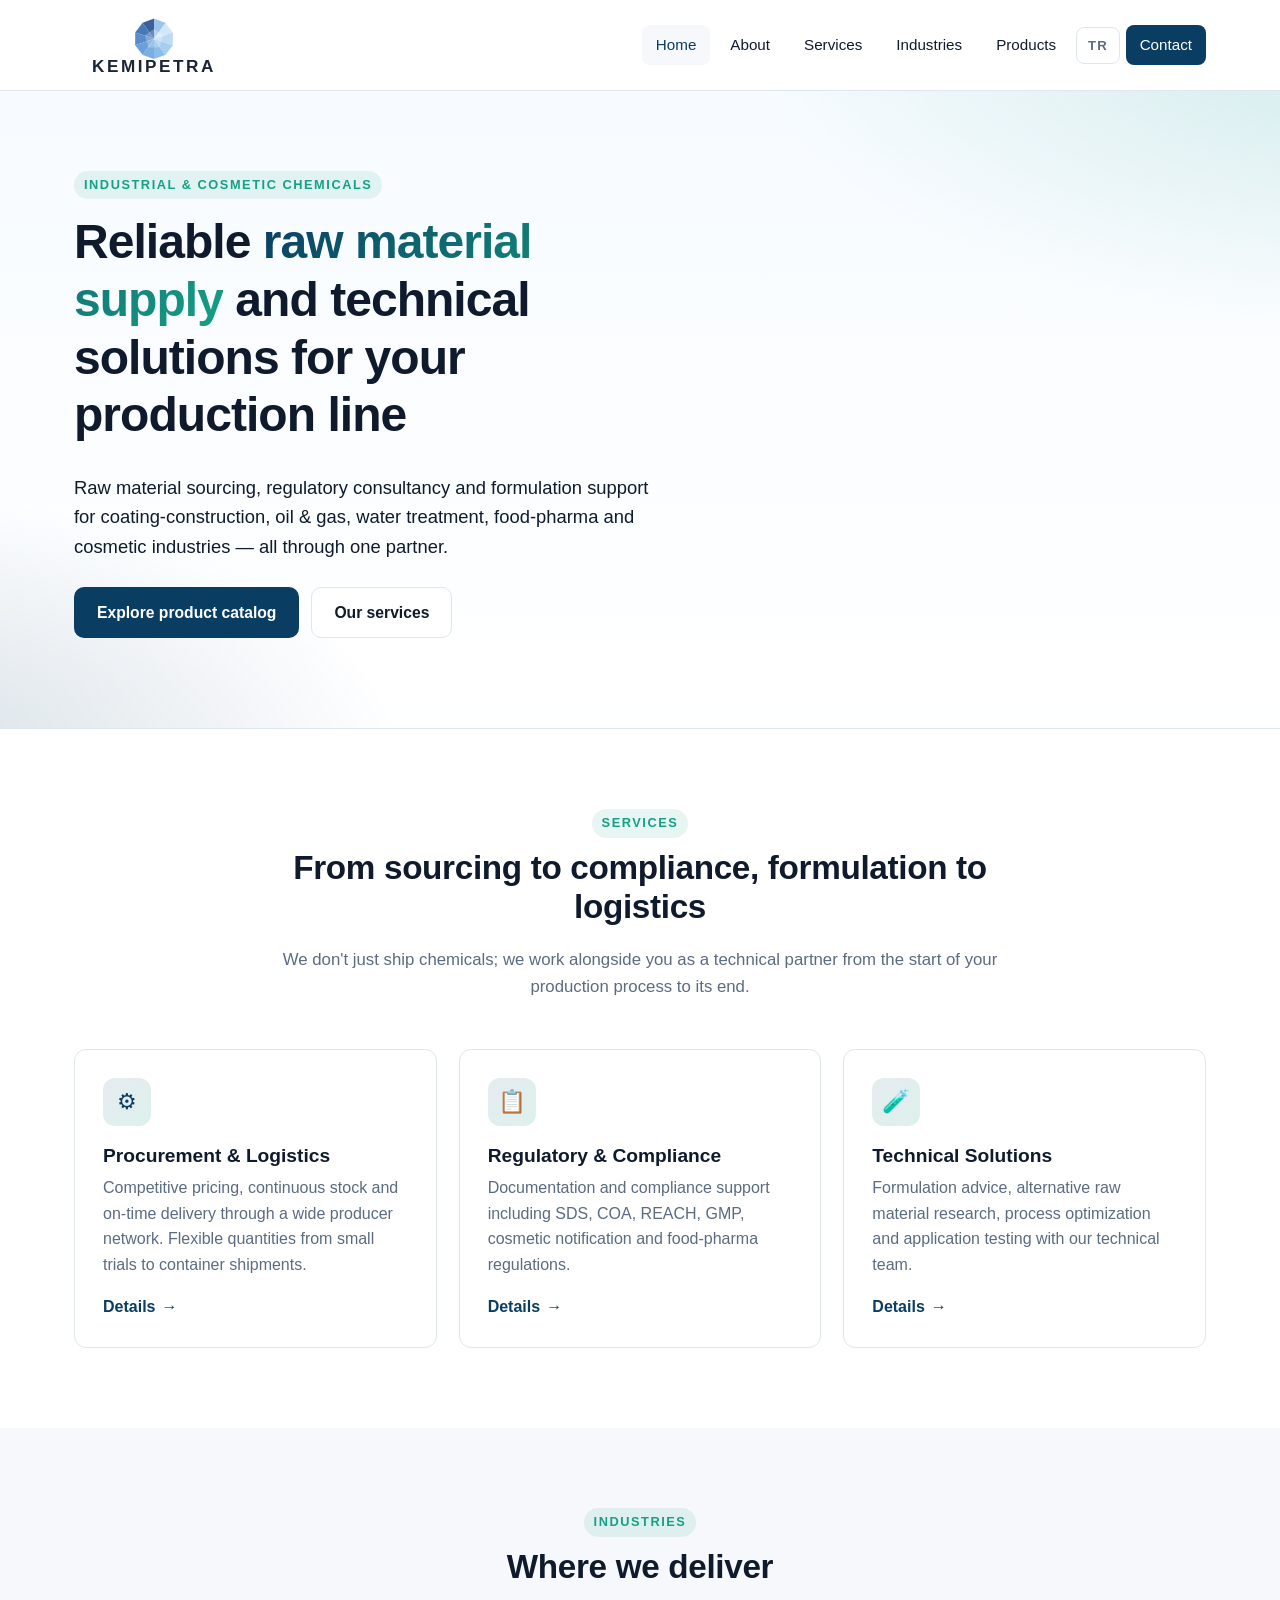
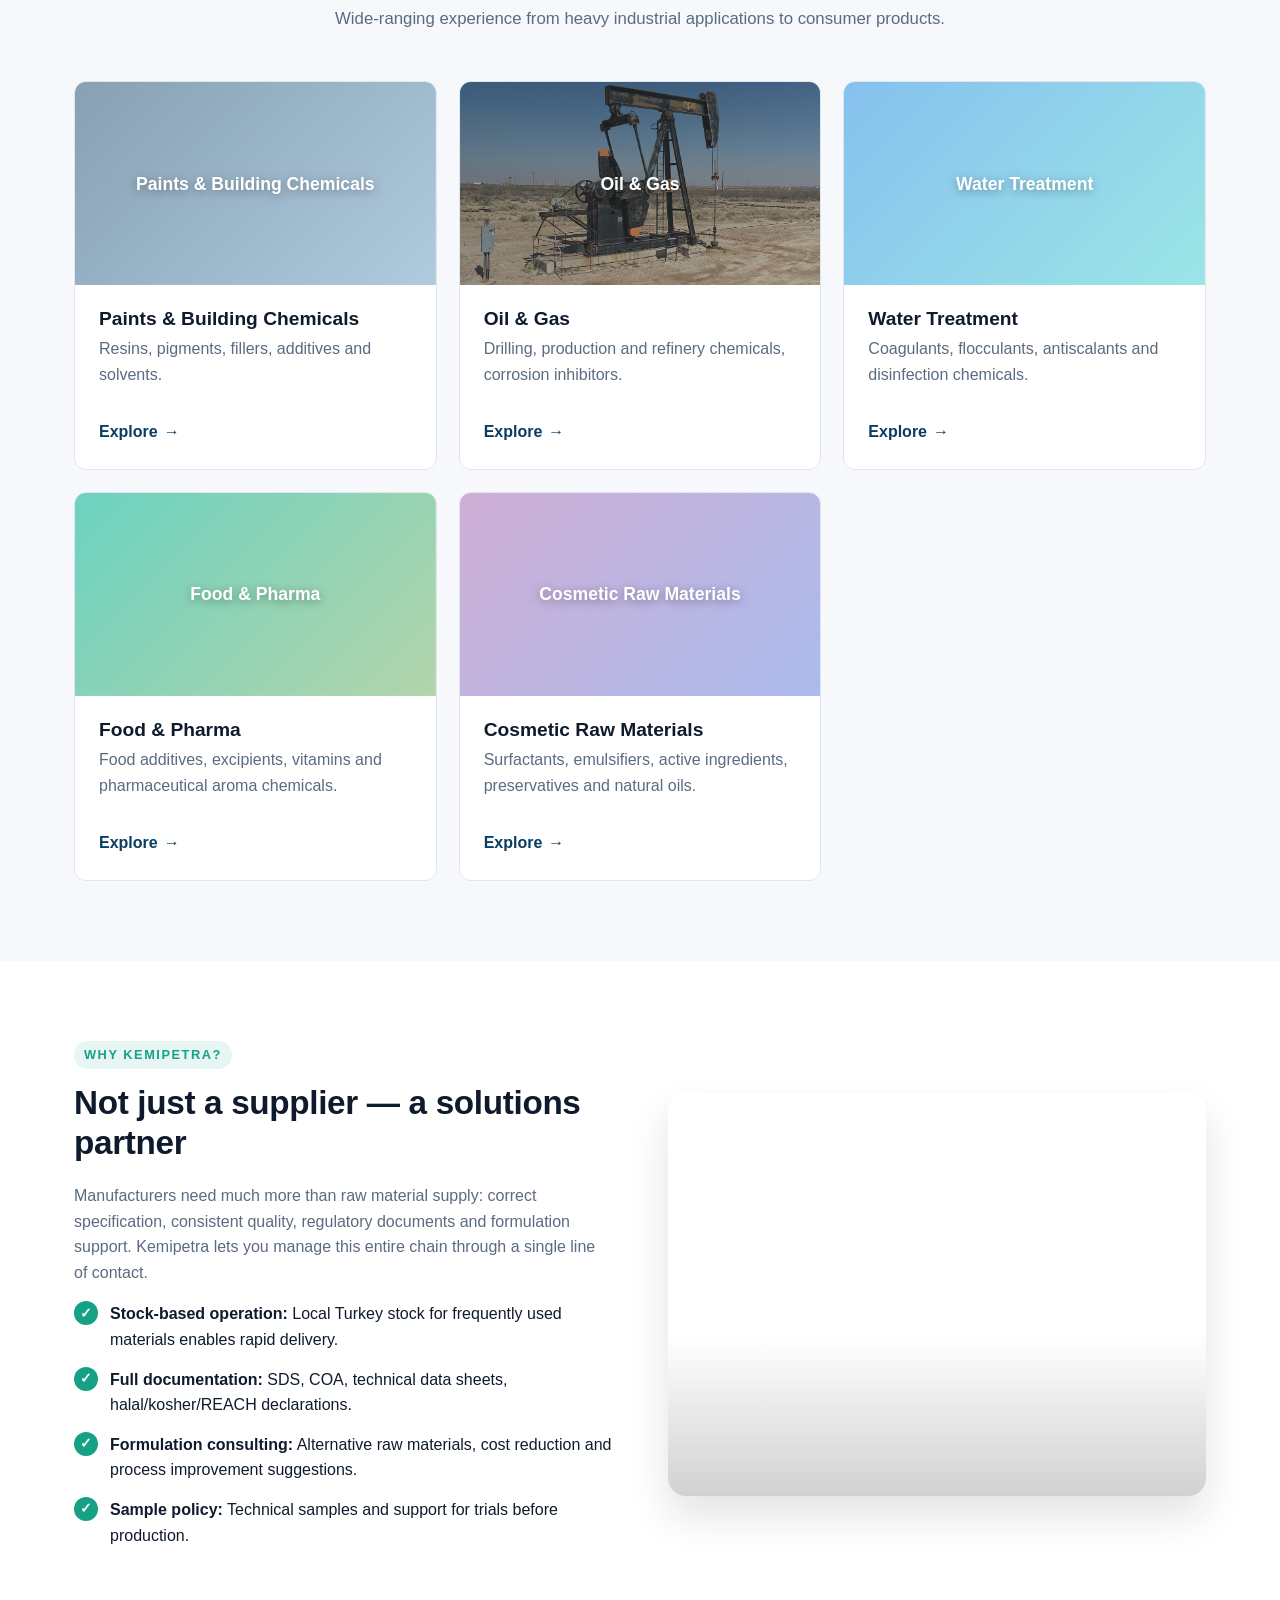
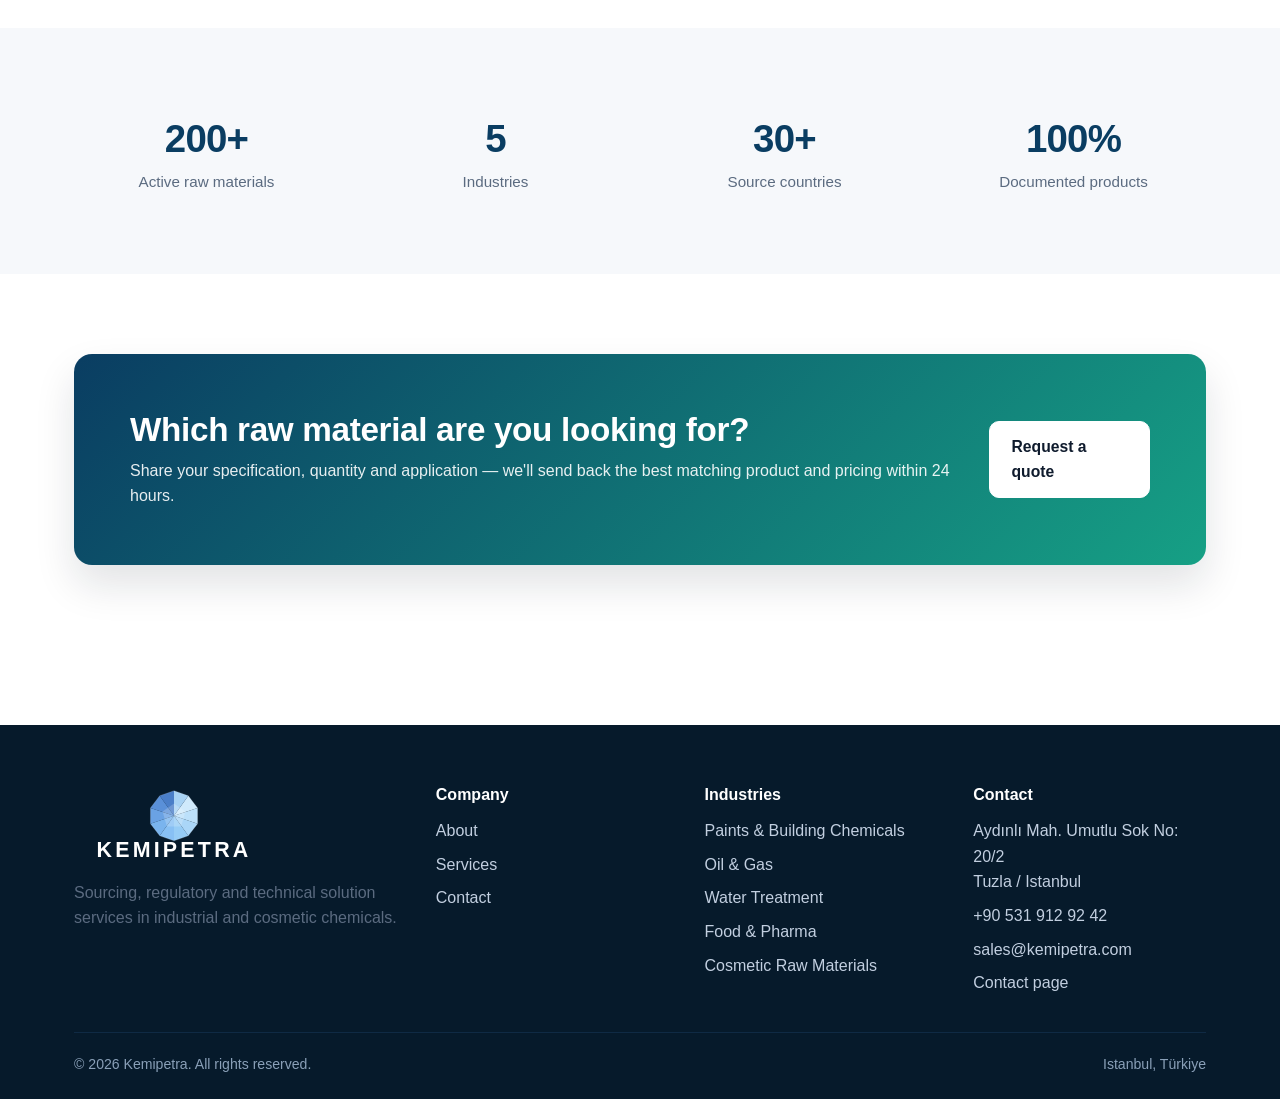
==== commit 8ecfb326: "Add inline style to logo img to bypass CDN CSS cache Co-Authored-By: Claude Sonnet 4.6 <noreply@anth" ====
--- a/en/index.html
+++ b/en/index.html
@@ -42,7 +42,7 @@
 <header class="site-header">
   <div class="container nav">
     <a href="index.html" class="brand">
-      <img src="../logo.svg" alt="Kemipetra" class="brand-logo" />
+      <img src="../logo.svg" alt="Kemipetra" class="brand-logo" style="width:160px;height:auto;max-width:none;display:block;" />
     </a>
     <button class="nav-toggle" aria-label="Toggle menu" aria-expanded="false"><span></span></button>
     <ul class="nav-links">
--- a/assets/css/style.css
+++ b/assets/css/style.css
@@ -64,9 +64,10 @@
   height: var(--header-h);
   display: flex; align-items: center; justify-content: space-between; gap: 24px;
 }
-.brand { display: flex; align-items: center; gap: 10px; }
-.brand-logo { height: 68px; width: auto; display: block; }
-@media (max-width: 880px) { .brand-logo { height: 50px; } }
+.brand { display: flex; align-items: center; gap: 10px; flex-shrink: 0; }
+.brand-logo { width: 160px; height: auto; max-width: none; display: block; }
+@media (max-width: 880px) { .brand-logo { width: 120px; } }
+@media (max-width: 400px) { .brand-logo { width: 96px; } }
 
 .nav-links { display: flex; gap: 6px; align-items: center; list-style: none; padding: 0; margin: 0; }
 .nav-links a {
